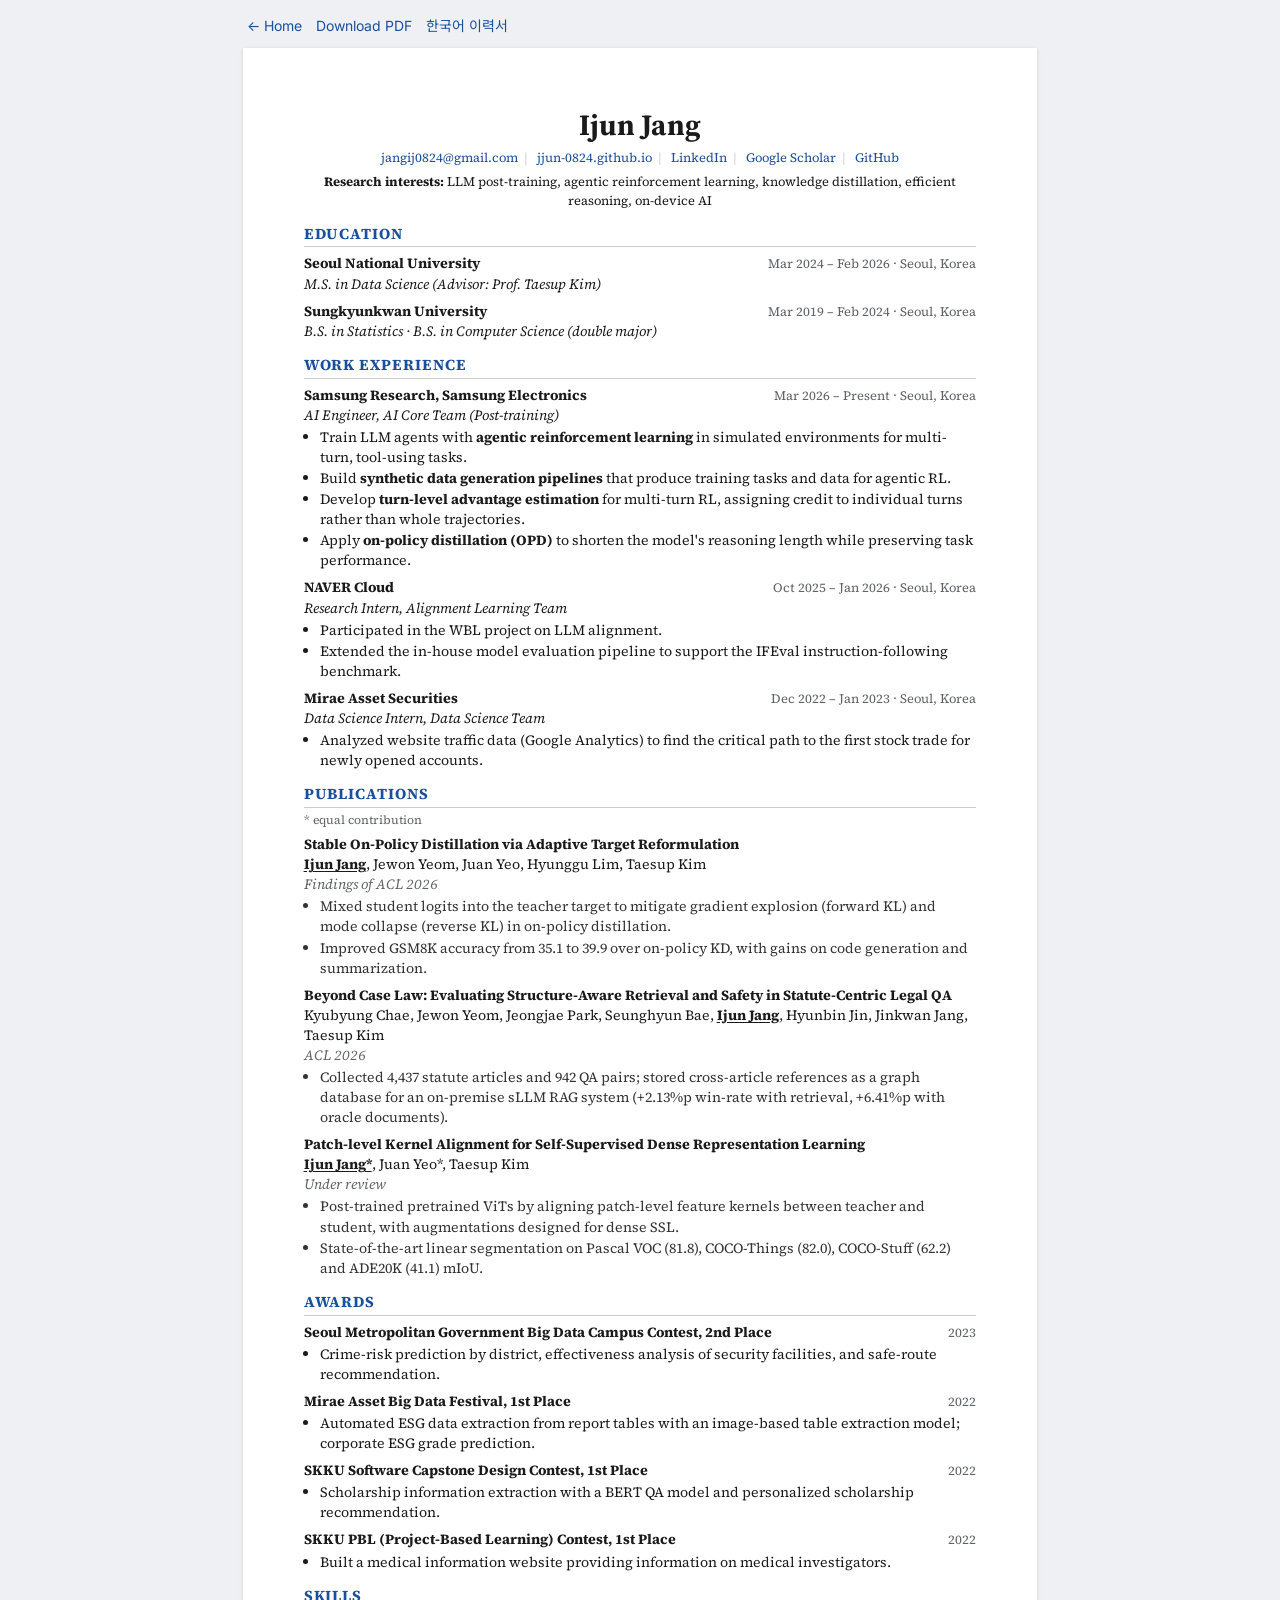
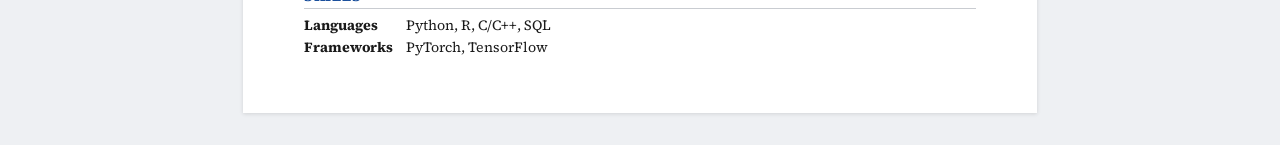
==== cv/en.html @ 5cdd484b "Redesign homepage as academic profile and add EN/KO CV - Replace the portfolio template with a singl" ====
<!DOCTYPE html>
<html lang="en">
<head>
  <meta charset="utf-8">
  <meta name="viewport" content="width=device-width, initial-scale=1">
  <title>Ijun Jang — CV</title>
  <link rel="preconnect" href="https://fonts.googleapis.com">
  <link rel="preconnect" href="https://fonts.gstatic.com" crossorigin>
  <link href="https://fonts.googleapis.com/css2?family=Source+Serif+4:ital,wght@0,400;0,700;1,400&family=Inter:wght@400;500&family=Noto+Sans+KR:wght@400;700&display=swap" rel="stylesheet">
  <link rel="stylesheet" href="cv.css">
</head>
<body>
  <div class="toolbar">
    <a href="../">← Home</a>
    <a href="Ijun_Jang_CV_EN.pdf">Download PDF</a>
    <a href="ko.html">한국어 이력서</a>
  </div>

  <div class="page">
    <header>
      <h1>Ijun Jang</h1>
      <div class="contact">
        <a href="mailto:jangij0824@gmail.com">jangij0824@gmail.com</a><span class="sep">|</span>
        <a href="https://jjun-0824.github.io">jjun-0824.github.io</a><span class="sep">|</span>
        <a href="https://www.linkedin.com/in/ijun-jang-421b31249/">LinkedIn</a><span class="sep">|</span>
        <a href="https://scholar.google.com/citations?user=kGgmoOcAAAAJ">Google Scholar</a><span class="sep">|</span>
        <a href="https://github.com/jjun-0824">GitHub</a>
      </div>
      <p class="interests"><b>Research interests:</b> LLM post-training, agentic reinforcement learning, knowledge distillation, efficient reasoning, on-device AI</p>
    </header>

    <h2>Education</h2>
    <div class="item">
      <div class="row"><span class="l">Seoul National University</span><span class="r">Mar 2024 – Feb 2026 · Seoul, Korea</span></div>
      <div class="row sub"><span class="l">M.S. in Data Science (Advisor: Prof. Taesup Kim)</span></div>
    </div>
    <div class="item">
      <div class="row"><span class="l">Sungkyunkwan University</span><span class="r">Mar 2019 – Feb 2024 · Seoul, Korea</span></div>
      <div class="row sub"><span class="l">B.S. in Statistics · B.S. in Computer Science (double major)</span></div>
    </div>

    <h2>Work Experience</h2>
    <div class="item">
      <div class="row"><span class="l">Samsung Research, Samsung Electronics</span><span class="r">Mar 2026 – Present · Seoul, Korea</span></div>
      <div class="row sub"><span class="l">AI Engineer, AI Core Team (Post-training)</span></div>
      <ul>
        <li>Train LLM agents with <b>agentic reinforcement learning</b> in simulated environments for multi-turn, tool-using tasks.</li>
        <li>Build <b>synthetic data generation pipelines</b> that produce training tasks and data for agentic RL.</li>
        <li>Develop <b>turn-level advantage estimation</b> for multi-turn RL, assigning credit to individual turns rather than whole trajectories.</li>
        <li>Apply <b>on-policy distillation (OPD)</b> to shorten the model's reasoning length while preserving task performance.</li>
      </ul>
    </div>
    <div class="item">
      <div class="row"><span class="l">NAVER Cloud</span><span class="r">Oct 2025 – Jan 2026 · Seoul, Korea</span></div>
      <div class="row sub"><span class="l">Research Intern, Alignment Learning Team</span></div>
      <ul>
        <li>Participated in the WBL project on LLM alignment.</li>
        <li>Extended the in-house model evaluation pipeline to support the IFEval instruction-following benchmark.</li>
      </ul>
    </div>
    <div class="item">
      <div class="row"><span class="l">Mirae Asset Securities</span><span class="r">Dec 2022 – Jan 2023 · Seoul, Korea</span></div>
      <div class="row sub"><span class="l">Data Science Intern, Data Science Team</span></div>
      <ul>
        <li>Analyzed website traffic data (Google Analytics) to find the critical path to the first stock trade for newly opened accounts.</li>
      </ul>
    </div>

    <h2>Publications</h2>
    <p class="note">* equal contribution</p>
    <div class="pub">
      <div class="t">Stable On-Policy Distillation via Adaptive Target Reformulation</div>
      <div class="a"><b>Ijun Jang</b>, Jewon Yeom, Juan Yeo, Hyunggu Lim, Taesup Kim</div>
      <div class="v">Findings of ACL 2026</div>
      <ul>
        <li>Mixed student logits into the teacher target to mitigate gradient explosion (forward KL) and mode collapse (reverse KL) in on-policy distillation.</li>
        <li>Improved GSM8K accuracy from 35.1 to 39.9 over on-policy KD, with gains on code generation and summarization.</li>
      </ul>
    </div>
    <div class="pub">
      <div class="t">Beyond Case Law: Evaluating Structure-Aware Retrieval and Safety in Statute-Centric Legal QA</div>
      <div class="a">Kyubyung Chae, Jewon Yeom, Jeongjae Park, Seunghyun Bae, <b>Ijun Jang</b>, Hyunbin Jin, Jinkwan Jang, Taesup Kim</div>
      <div class="v">ACL 2026</div>
      <ul>
        <li>Collected 4,437 statute articles and 942 QA pairs; stored cross-article references as a graph database for an on-premise sLLM RAG system (+2.13%p win-rate with retrieval, +6.41%p with oracle documents).</li>
      </ul>
    </div>
    <div class="pub">
      <div class="t">Patch-level Kernel Alignment for Self-Supervised Dense Representation Learning</div>
      <div class="a"><b>Ijun Jang*</b>, Juan Yeo*, Taesup Kim</div>
      <div class="v">Under review</div>
      <ul>
        <li>Post-trained pretrained ViTs by aligning patch-level feature kernels between teacher and student, with augmentations designed for dense SSL.</li>
        <li>State-of-the-art linear segmentation on Pascal VOC (81.8), COCO-Things (82.0), COCO-Stuff (62.2) and ADE20K (41.1) mIoU.</li>
      </ul>
    </div>

    <h2>Awards</h2>
    <div class="item">
      <div class="row"><span class="l">Seoul Metropolitan Government Big Data Campus Contest, 2nd Place</span><span class="r">2023</span></div>
      <ul><li>Crime-risk prediction by district, effectiveness analysis of security facilities, and safe-route recommendation.</li></ul>
    </div>
    <div class="item">
      <div class="row"><span class="l">Mirae Asset Big Data Festival, 1st Place</span><span class="r">2022</span></div>
      <ul><li>Automated ESG data extraction from report tables with an image-based table extraction model; corporate ESG grade prediction.</li></ul>
    </div>
    <div class="item">
      <div class="row"><span class="l">SKKU Software Capstone Design Contest, 1st Place</span><span class="r">2022</span></div>
      <ul><li>Scholarship information extraction with a BERT QA model and personalized scholarship recommendation.</li></ul>
    </div>
    <div class="item">
      <div class="row"><span class="l">SKKU PBL (Project-Based Learning) Contest, 1st Place</span><span class="r">2022</span></div>
      <ul><li>Built a medical information website providing information on medical investigators.</li></ul>
    </div>

    <h2>Skills</h2>
    <div class="kv">
      <span class="k">Languages</span><span>Python, R, C/C++, SQL</span>
      <span class="k">Frameworks</span><span>PyTorch, TensorFlow</span>
    </div>
  </div>
</body>
</html>
---- cv/cv.css ----
/* Shared style for cv/en.html and cv/ko.html (also used to render the PDFs). */
:root { --fg: #1a1a1a; --muted: #5f6368; --line: #c9ccd1; --accent: #1a4f9c; }
* { box-sizing: border-box; }
html { background: #eef0f3; }
body {
  margin: 0; color: var(--fg);
  font-family: "Source Serif 4", "Noto Serif KR", Georgia, serif;
  font-size: 10.6pt; line-height: 1.42;
}
:lang(ko) body, body:lang(ko) { font-family: "Noto Sans KR", "Source Serif 4", sans-serif; font-size: 10pt; line-height: 1.5; }
a { color: var(--accent); text-decoration: none; }

.toolbar {
  max-width: 210mm; margin: 16px auto 0; padding: 0 4px;
  display: flex; gap: 14px; flex-wrap: wrap;
  font-family: "Inter", "Noto Sans KR", sans-serif; font-size: 14px;
}
.page {
  background: #fff; max-width: 210mm; margin: 12px auto 32px;
  padding: 15mm 16mm; box-shadow: 0 1px 4px rgba(0,0,0,.12);
}

header { text-align: center; margin-bottom: 6px; }
header h1 { font-size: 22pt; margin: 0; letter-spacing: .01em; }
header h1 .sub { font-size: 13pt; font-weight: 400; color: var(--muted); margin-left: 6px; }
.contact { margin-top: 3px; font-size: 9.6pt; color: var(--muted); }
.contact a { color: var(--accent); }
.contact .sep { margin: 0 6px; color: var(--line); }
.interests { text-align: center; font-size: 9.6pt; margin: 6px 0 0; color: var(--fg); }

h2 {
  font-size: 11.5pt; text-transform: uppercase; letter-spacing: .06em;
  color: var(--accent); margin: 13px 0 6px; padding-bottom: 2px;
  border-bottom: 1px solid var(--line);
}
:lang(ko) h2 { letter-spacing: .02em; }

.item { margin: 0 0 7px; break-inside: avoid; }
.row { display: flex; justify-content: space-between; align-items: baseline; gap: 12px; }
.row .l { font-weight: 700; }
.row .r { color: var(--muted); font-size: 9.6pt; white-space: nowrap; }
.row.sub .l { font-weight: 400; font-style: italic; }
:lang(ko) .row.sub .l { font-style: normal; color: #333; }
ul { margin: 2px 0 0; padding-left: 16px; }
li { margin: 1px 0; }

.pub { margin: 0 0 7px; break-inside: avoid; }
.pub .t { font-weight: 700; }
.pub .a { }
.pub .a b { text-decoration: underline; text-underline-offset: 2px; }
.pub .v { color: var(--muted); font-style: italic; }
.pub ul { color: #333; }
.note { font-size: 9pt; color: var(--muted); margin: -2px 0 5px; }

.skills .row .l { font-weight: 700; min-width: 0; }
.kv { display: grid; grid-template-columns: 92px 1fr; gap: 1px 10px; }
.kv .k { font-weight: 700; }

@page { size: A4; margin: 13mm 0; }
@media print {
  html { background: #fff; }
  .toolbar { display: none; }
  .page { box-shadow: none; margin: 0; max-width: none; padding: 0 16mm; }
}
@media (max-width: 760px) {
  .page { padding: 20px 16px; margin: 8px 8px 24px; }
  .row { flex-direction: column; gap: 0; }
  .row .r { white-space: normal; }
  .toolbar { padding: 0 12px; }
}
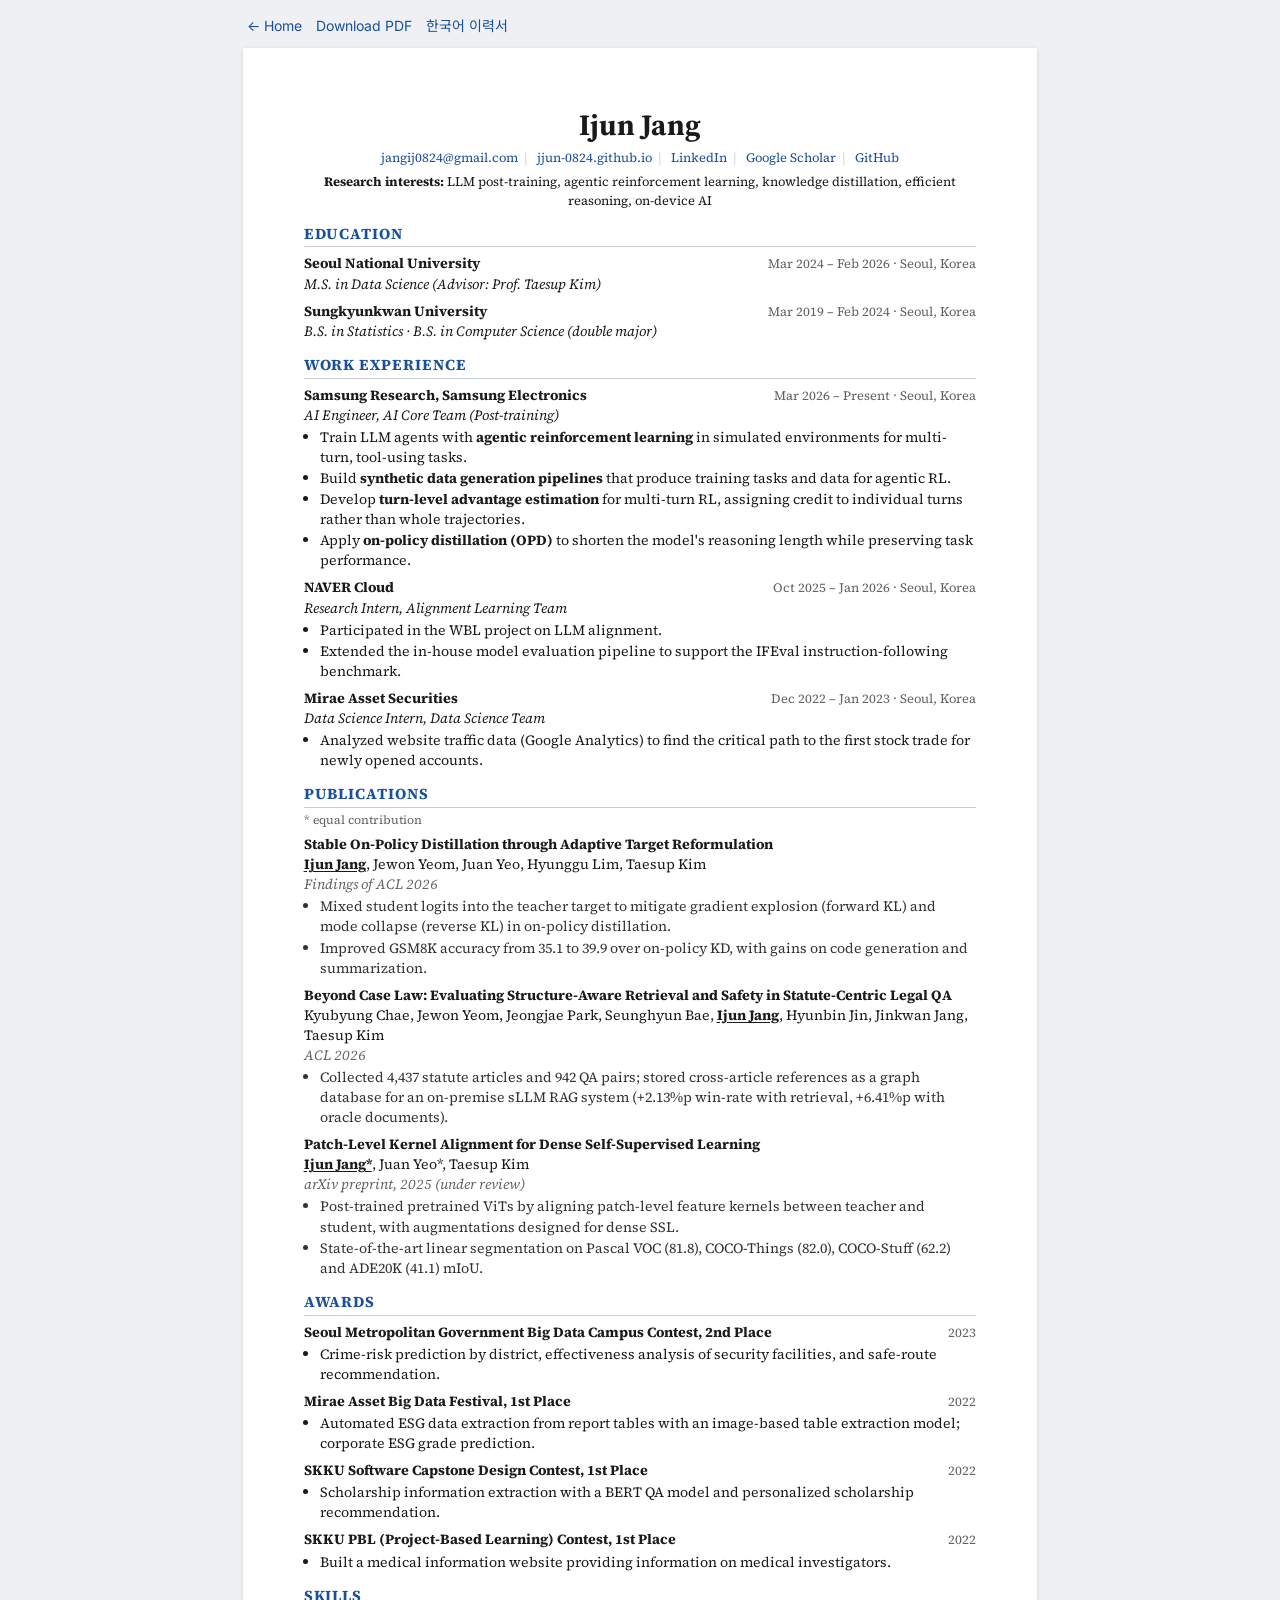
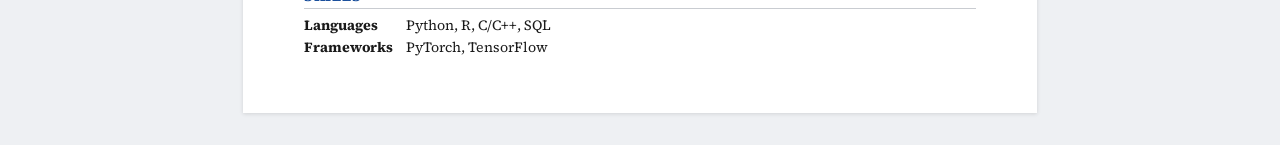
==== commit e7feead2: "Link publications to arXiv/ACL Anthology, underline own name, drop em dashes - Titles link to arXiv;" ====
--- a/cv/en.html
+++ b/cv/en.html
@@ -3,7 +3,7 @@
 <head>
   <meta charset="utf-8">
   <meta name="viewport" content="width=device-width, initial-scale=1">
-  <title>Ijun Jang — CV</title>
+  <title>Ijun Jang | CV</title>
   <link rel="preconnect" href="https://fonts.googleapis.com">
   <link rel="preconnect" href="https://fonts.gstatic.com" crossorigin>
   <link href="https://fonts.googleapis.com/css2?family=Source+Serif+4:ital,wght@0,400;0,700;1,400&family=Inter:wght@400;500&family=Noto+Sans+KR:wght@400;700&display=swap" rel="stylesheet">
@@ -69,7 +69,7 @@
     <h2>Publications</h2>
     <p class="note">* equal contribution</p>
     <div class="pub">
-      <div class="t">Stable On-Policy Distillation via Adaptive Target Reformulation</div>
+      <div class="t"><a href="https://arxiv.org/abs/2601.07155">Stable On-Policy Distillation through Adaptive Target Reformulation</a></div>
       <div class="a"><b>Ijun Jang</b>, Jewon Yeom, Juan Yeo, Hyunggu Lim, Taesup Kim</div>
       <div class="v">Findings of ACL 2026</div>
       <ul>
@@ -78,7 +78,7 @@
       </ul>
     </div>
     <div class="pub">
-      <div class="t">Beyond Case Law: Evaluating Structure-Aware Retrieval and Safety in Statute-Centric Legal QA</div>
+      <div class="t"><a href="https://arxiv.org/abs/2604.06173">Beyond Case Law: Evaluating Structure-Aware Retrieval and Safety in Statute-Centric Legal QA</a></div>
       <div class="a">Kyubyung Chae, Jewon Yeom, Jeongjae Park, Seunghyun Bae, <b>Ijun Jang</b>, Hyunbin Jin, Jinkwan Jang, Taesup Kim</div>
       <div class="v">ACL 2026</div>
       <ul>
@@ -86,9 +86,9 @@
       </ul>
     </div>
     <div class="pub">
-      <div class="t">Patch-level Kernel Alignment for Self-Supervised Dense Representation Learning</div>
+      <div class="t"><a href="https://arxiv.org/abs/2509.05606">Patch-Level Kernel Alignment for Dense Self-Supervised Learning</a></div>
       <div class="a"><b>Ijun Jang*</b>, Juan Yeo*, Taesup Kim</div>
-      <div class="v">Under review</div>
+      <div class="v">arXiv preprint, 2025 (under review)</div>
       <ul>
         <li>Post-trained pretrained ViTs by aligning patch-level feature kernels between teacher and student, with augmentations designed for dense SSL.</li>
         <li>State-of-the-art linear segmentation on Pascal VOC (81.8), COCO-Things (82.0), COCO-Stuff (62.2) and ADE20K (41.1) mIoU.</li>
--- a/cv/cv.css
+++ b/cv/cv.css
@@ -46,6 +46,7 @@
 
 .pub { margin: 0 0 7px; break-inside: avoid; }
 .pub .t { font-weight: 700; }
+.pub .t a { color: var(--fg); }
 .pub .a { }
 .pub .a b { text-decoration: underline; text-underline-offset: 2px; }
 .pub .v { color: var(--muted); font-style: italic; }
